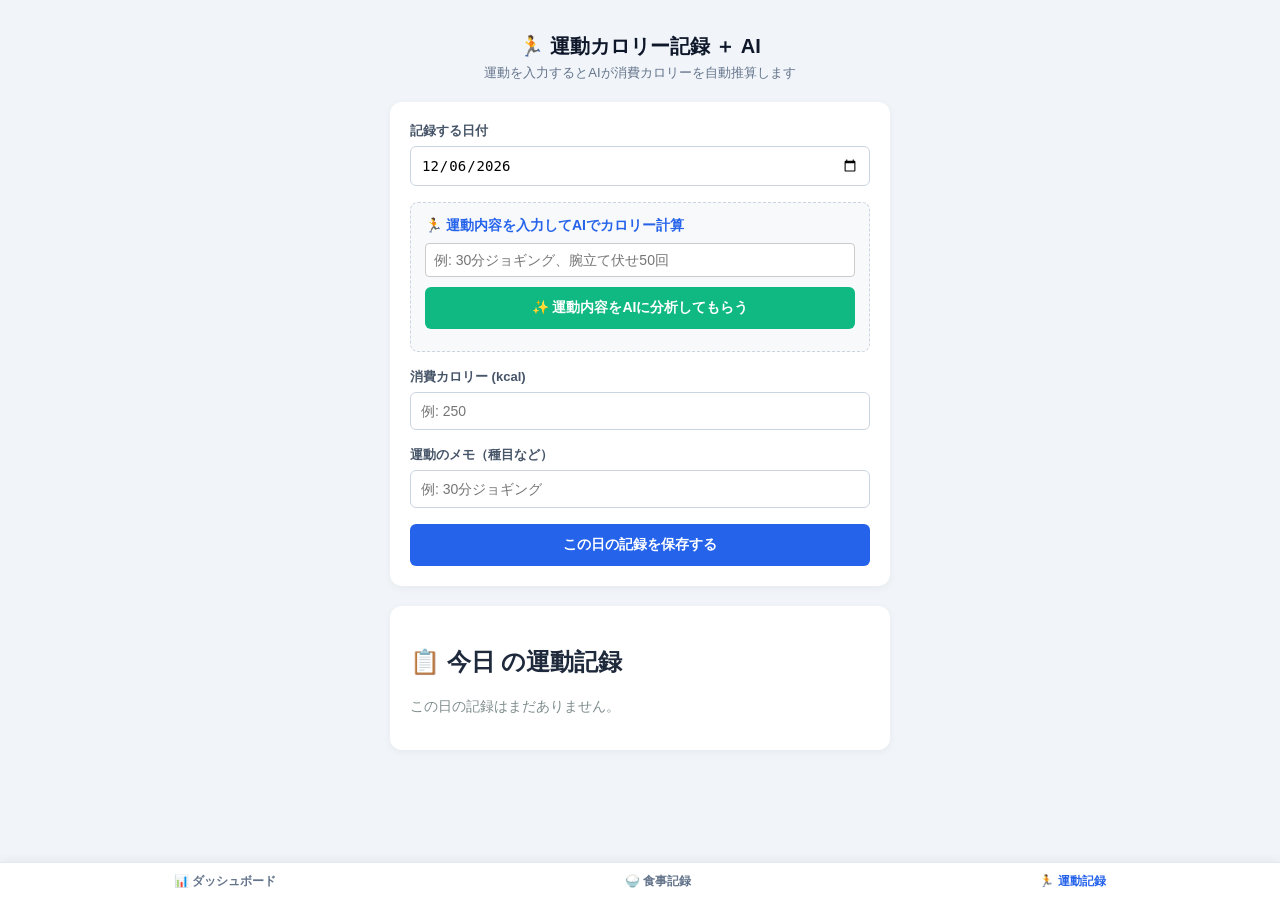
==== exercise.html @ cc67108e "Add files via upload" ====
<!DOCTYPE html>
<html lang="ja">
<head>
    <meta charset="UTF-8">
    <meta name="viewport" content="width=device-width, initial-scale=1.0">
    <title>運動記録 - 体重・カロリー管理アプリ</title>
    <link rel="stylesheet" href="style.css">
</head>
<body>

    <div class="container">
        <!-- ヘッダー -->
        <header class="app-header">
            <h1>🏃 運動カロリー記録 ＋ AI</h1>
            <p class="subtitle">運動を入力するとAIが消費カロリーを自動推算します</p>
        </header>

        <!-- 運動入力・表示カード -->
        <main class="card">
            <div class="form-group">
                <label for="exerciseDate">記録する日付</label>
                <input type="date" id="exerciseDate" onchange="onDateChanged()">
            </div>

            <!-- ★AI自動計算エリア -->
            <div class="form-group" style="background: #f8f9fa; padding: 14px; border-radius: 8px; border: 1px dashed #cbd5e1;">
                <label for="aiInputText" style="color: #2563eb; font-size: 14px; margin-bottom: 8px; display: block;">🏃 運動内容を入力してAIでカロリー計算</label>
                <input type="text" id="aiInputText" placeholder="例: 30分ジョギング、腕立て伏せ50回" style="margin-bottom: 10px; font-size: 14px; width: 100%; padding: 8px; border: 1px solid #ccc; border-radius: 4px; box-sizing: border-box;">
                <button type="button" class="btn-primary" onclick="analyzeExerciseWithAI()" style="background-color: #10b981;">✨ 運動内容をAIに分析してもらう</button>
                <p id="aiStatus" style="font-size: 12px; color: #64748b; margin-top: 8px; margin-bottom: 0;"></p>
            </div>

            <div class="form-group">
                <label for="burnedCal">消費カロリー (kcal)</label>
                <input type="number" id="burnedCal" placeholder="例: 250">
            </div>

            <div class="form-group">
                <label for="exerciseMemo">運動のメモ（種目など）</label>
                <input type="text" id="exerciseMemo" placeholder="例: 30分ジョギング">
            </div>

            <button class="btn-primary" onclick="saveExerciseRecord()">この日の記録を保存する</button>
        </main>

        <!-- 選択した日の状態を表示するエリア -->
        <section class="card" style="margin-top: 20px;">
            <h2>📋 <span id="selectedDateTitle">今日</span> の運動記録</h2>
            <div id="dayRecordList">この日の記録はまだありません。</div>
        </section>

        <!-- ページ移動ナビゲーション -->
        <!-- 画面下部固定のナビゲーションバー -->
    <nav class="bottom-nav">
        <a href="index.html">📊 ダッシュボード</a>
        <a href="food.html">🍚 食事記録</a>
        <a href="exercise.html" class="active">🏃 運動記録</a>
    </nav>
    </div>

    <script src="exercise.js"></script>
</body>
</html>
---- style.css ----
/* ========================================== */
/* 共通デザイン・スタイル定義 */
/* ========================================== */
body {
    font-family: -apple-system, BlinkMacSystemFont, "Segoe UI", Roboto, sans-serif;
    background-color: #f1f5f9;
    color: #1e293b;
    margin: 0;
    padding: 20px;
}

.container {
    max-width: 500px;
    margin: 0 auto;
}

.card {
    background: #fff;
    border-radius: 12px;
    box-shadow: 0 2px 8px rgba(0,0,0,0.05);
    padding: 20px;
    margin-bottom: 20px;
}

.app-header {
    text-align: center;
    margin-bottom: 20px;
}

.app-header h1 {
    font-size: 20px;
    margin-bottom: 4px;
    color: #0f172a;
}

.subtitle {
    font-size: 13px;
    color: #64748b;
    margin: 0;
}

.form-group {
    margin-bottom: 16px;
}

.form-group label {
    font-size: 13px;
    color: #475569;
    display: block;
    margin-bottom: 6px;
    font-weight: bold;
}

.form-group input,
.form-group select {
    width: 100%;
    padding: 10px;
    border: 1px solid #cbd5e1;
    border-radius: 6px;
    box-sizing: border-box;
    font-size: 14px;
}

.btn-primary {
    width: 100%;
    background-color: #2563eb;
    color: #fff;
    border: none;
    padding: 12px;
    border-radius: 6px;
    cursor: pointer;
    font-weight: bold;
    font-size: 14px;
    transition: background-color 0.2s;
}

.btn-primary:hover {
    background-color: #1d4ed8;
}

.link-btn {
    color: #2563eb;
    text-decoration: none;
    font-size: 14px;
    font-weight: bold;
}

.link-btn:hover {
    text-decoration: underline;
}

/* ========================================== */
/* プロフィールアコーディオン専用のスタイル */
/* ========================================== */
.profile-card {
    background: #fff;
    border-radius: 12px;
    box-shadow: 0 2px 8px rgba(0,0,0,0.05);
    padding: 16px;
    margin-bottom: 20px;
}

.profile-header {
    display: flex;
    justify-content: space-between;
    align-items: center;
    cursor: pointer;
    user-select: none;
}

.profile-header h3 {
    margin: 0;
    font-size: 16px;
    color: #1e293b;
}

.accordion-icon {
    font-size: 14px;
    color: #64748b;
}

.profile-body {
    display: none;
    margin-top: 15px;
    border-top: 1px solid #e2e8f0;
    padding-top: 15px;
}

/* ========================================== */
/* 計算結果・収支サマリー用のスタイル */
/* ========================================== */
.calc-result-box {
    background: #f8fafc;
    border: 1px solid #e2e8f0;
    border-radius: 8px;
    padding: 12px;
    margin-top: 15px;
    margin-bottom: 15px;
}

.calc-result-box p {
    margin: 4px 0;
    font-size: 13px;
    color: #334155;
}

.calc-result-box .highlight {
    font-weight: bold;
    color: #2563eb;
}

/* ========================================== */
/* カレンダー専用のスタイル */
/* ========================================== */
.calendar-day-header {
    font-size: 11px;
    font-weight: bold;
    color: #64748b;
    padding-bottom: 4px;
}

.calendar-cell {
    aspect-ratio: 1;
    background: #f1f5f9;
    border-radius: 6px;
    display: flex;
    flex-direction: column;
    justify-content: center;
    align-items: center;
    cursor: pointer;
    font-size: 12px;
    font-weight: bold;
    color: #1e293b;
    transition: transform 0.1s, opacity 0.1s;
    position: relative;
}

.calendar-cell:hover {
    opacity: 0.8;
    transform: scale(0.95);
}

.calendar-cell.empty {
    background: transparent;
    cursor: default;
}

/* アンダーカロリー（達成：緑系） */
.calendar-cell.under {
    background: #dcfce7;
    color: #166534;
    border: 1px solid #bbf7d0;
}

/* オーバーカロリー（超過：赤系） */
.calendar-cell.over {
    background: #fee2e2;
    color: #991b1b;
    border: 1px solid #fecaca;
}

/* 記録がないが日付がある日 */
.calendar-cell.neutral {
    background: #f8fafc;
    color: #64748b;
    border: 1px solid #e2e8f0;
}

/* ========================================== */
/* カレンダー専用のスタイル（コンパクト版） */
/* ========================================== */
.calendar-day-header {
    font-size: 10px;
    font-weight: bold;
    color: #64748b;
    padding-bottom: 2px;
}

.calendar-cell {
    aspect-ratio: 1.2; /* 少し横長にして高さを抑える */
    background: #f1f5f9;
    border-radius: 4px;
    display: flex;
    flex-direction: column;
    justify-content: center;
    align-items: center;
    cursor: pointer;
    font-size: 11px;
    font-weight: bold;
    color: #1e293b;
    transition: transform 0.1s, opacity 0.1s;
    position: relative;
}

.calendar-cell:hover {
    opacity: 0.8;
    transform: scale(0.95);
}

.calendar-cell.empty {
    background: transparent;
    cursor: default;
}

/* アンダーカロリー（達成：緑系） */
.calendar-cell.under {
    background: #dcfce7;
    color: #166534;
    border: 1px solid #bbf7d0;
}

/* オーバーカロリー（超過：赤系） */
.calendar-cell.over {
    background: #fee2e2;
    color: #991b1b;
    border: 1px solid #fecaca;
}

/* 記録がないが日付がある日 */
.calendar-cell.neutral {
    background: #f8fafc;
    color: #64748b;
    border: 1px solid #e2e8f0;
}

/* ========================================== */
/* ボトム固定ナビゲーションバーのスタイル */
/* ========================================== */
.bottom-nav {
    position: fixed;
    bottom: 0;
    left: 0;
    width: 100%;
    background: #ffffff;
    border-top: 1px solid #e2e8f0;
    display: flex;
    justify-content: space-around;
    padding: 10px 0;
    box-shadow: 0 -2px 10px rgba(0, 0, 0, 0.05);
    z-index: 1000;
    box-sizing: border-box;
}

.bottom-nav a {
    text-decoration: none;
    color: #64748b;
    font-size: 12px;
    font-weight: bold;
    display: flex;
    flex-direction: column;
    align-items: center;
    gap: 2px;
    transition: color 0.2s;
}

.bottom-nav a:hover,
.bottom-nav a.active {
    color: #2563eb;
}

/* ページ最下部がナビゲーションに隠れないように余白を開ける */
body {
    padding-bottom: 70px; 
}

/* ========================================== */
/* カレンダーヘッダーのスマホ向け折り返し防止 */
/* ========================================== */
.calendar-header-area {
    display: flex;
    justify-content: space-between;
    align-items: center;
    margin-bottom: 10px;
    gap: 4px;
}

.calendar-title {
    margin: 0;
    font-size: 14px; /* スマホでも折り返しにくいサイズに調整 */
    white-space: nowrap; /* 文字の勝手な折り返しを防ぐ */
}

.calendar-nav-group {
    display: flex;
    gap: 4px;
    align-items: center;
    white-space: nowrap;
}
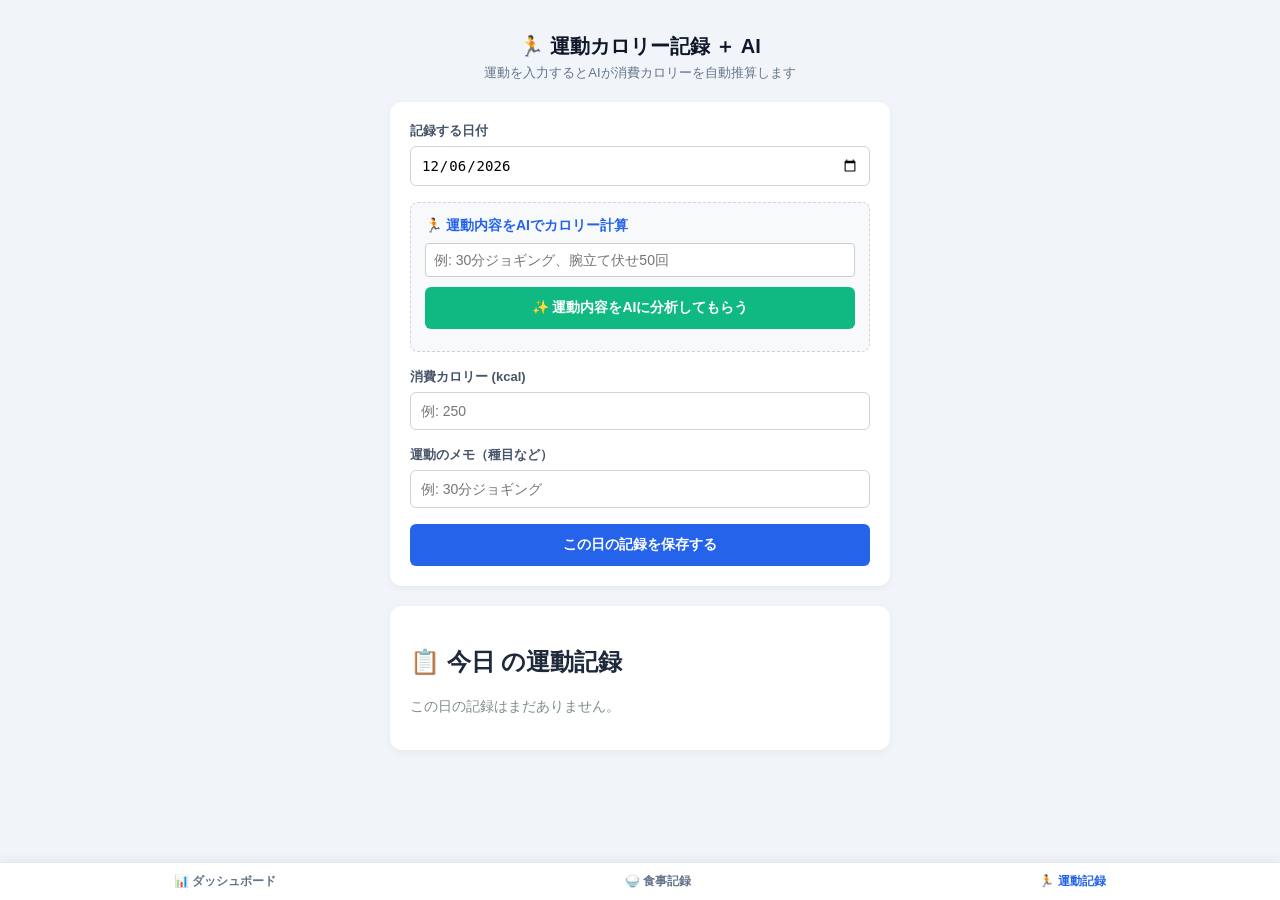
==== commit 8551495b: "Update exercise.html" ====
--- a/exercise.html
+++ b/exercise.html
@@ -24,7 +24,7 @@
 
             <!-- ★AI自動計算エリア -->
             <div class="form-group" style="background: #f8f9fa; padding: 14px; border-radius: 8px; border: 1px dashed #cbd5e1;">
-                <label for="aiInputText" style="color: #2563eb; font-size: 14px; margin-bottom: 8px; display: block;">🏃 運動内容を入力してAIでカロリー計算</label>
+                <label for="aiInputText" style="color: #2563eb; font-size: 14px; margin-bottom: 8px; display: block;">🏃 運動内容をAIでカロリー計算</label>
                 <input type="text" id="aiInputText" placeholder="例: 30分ジョギング、腕立て伏せ50回" style="margin-bottom: 10px; font-size: 14px; width: 100%; padding: 8px; border: 1px solid #ccc; border-radius: 4px; box-sizing: border-box;">
                 <button type="button" class="btn-primary" onclick="analyzeExerciseWithAI()" style="background-color: #10b981;">✨ 運動内容をAIに分析してもらう</button>
                 <p id="aiStatus" style="font-size: 12px; color: #64748b; margin-top: 8px; margin-bottom: 0;"></p>
@@ -60,4 +60,4 @@
 
     <script src="exercise.js"></script>
 </body>
-</html>+</html>
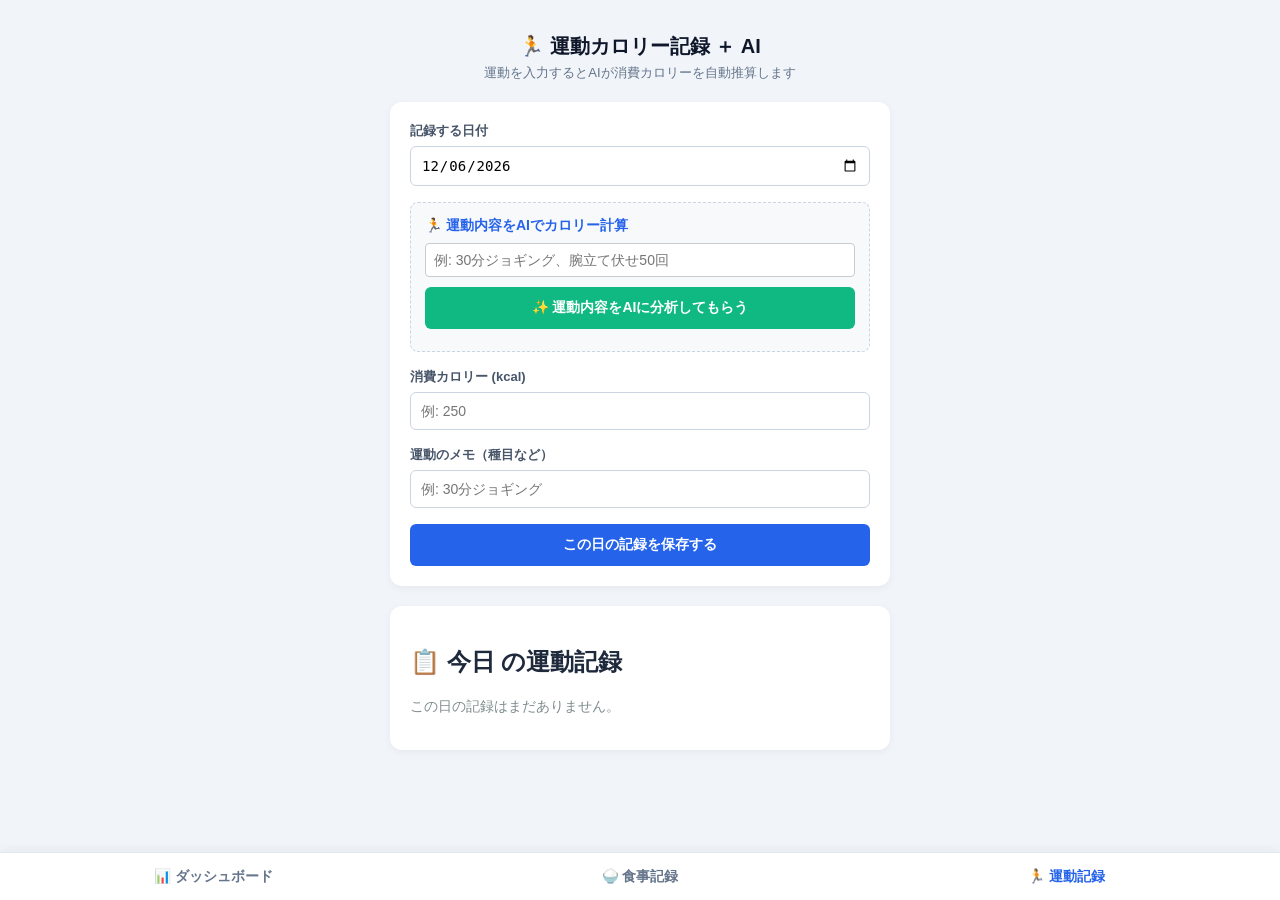
==== commit 13b13333: "Add files via upload" ====
--- a/exercise.html
+++ b/exercise.html
@@ -60,4 +60,4 @@
 
     <script src="exercise.js"></script>
 </body>
-</html>
+</html>
--- a/style.css
+++ b/style.css
@@ -275,8 +275,8 @@
     border-top: 1px solid #e2e8f0;
     display: flex;
     justify-content: space-around;
-    padding: 10px 0;
-    box-shadow: 0 -2px 10px rgba(0, 0, 0, 0.05);
+    padding: 0.6rem 0;           /* 上下の余白を少しコンパクトに調整 */
+    box-shadow: 0 -0.125rem 0.625rem rgba(0, 0, 0, 0.05);
     z-index: 1000;
     box-sizing: border-box;
 }
@@ -284,23 +284,22 @@
 .bottom-nav a {
     text-decoration: none;
     color: #64748b;
-    font-size: 12px;
+    font-size: 0.85rem;          /* 375px以下でも収まりやすいサイズに微調整 */
     font-weight: bold;
     display: flex;
     flex-direction: column;
     align-items: center;
-    gap: 2px;
+    gap: 0.15rem;                /* アイコンと文字の間隔を少し狭く */
+    padding: 0.3rem 0.4rem;      /* 左右のパディングを少しスリムに */
+    white-space: nowrap;         /* ★ここで文字の強制折り返しを禁止する */
     transition: color 0.2s;
+    flex: 1;                     /* 3つのメニューで幅を均等に分ける */
+    text-align: center;
 }
 
 .bottom-nav a:hover,
 .bottom-nav a.active {
     color: #2563eb;
-}
-
-/* ページ最下部がナビゲーションに隠れないように余白を開ける */
-body {
-    padding-bottom: 70px; 
 }
 
 /* ========================================== */
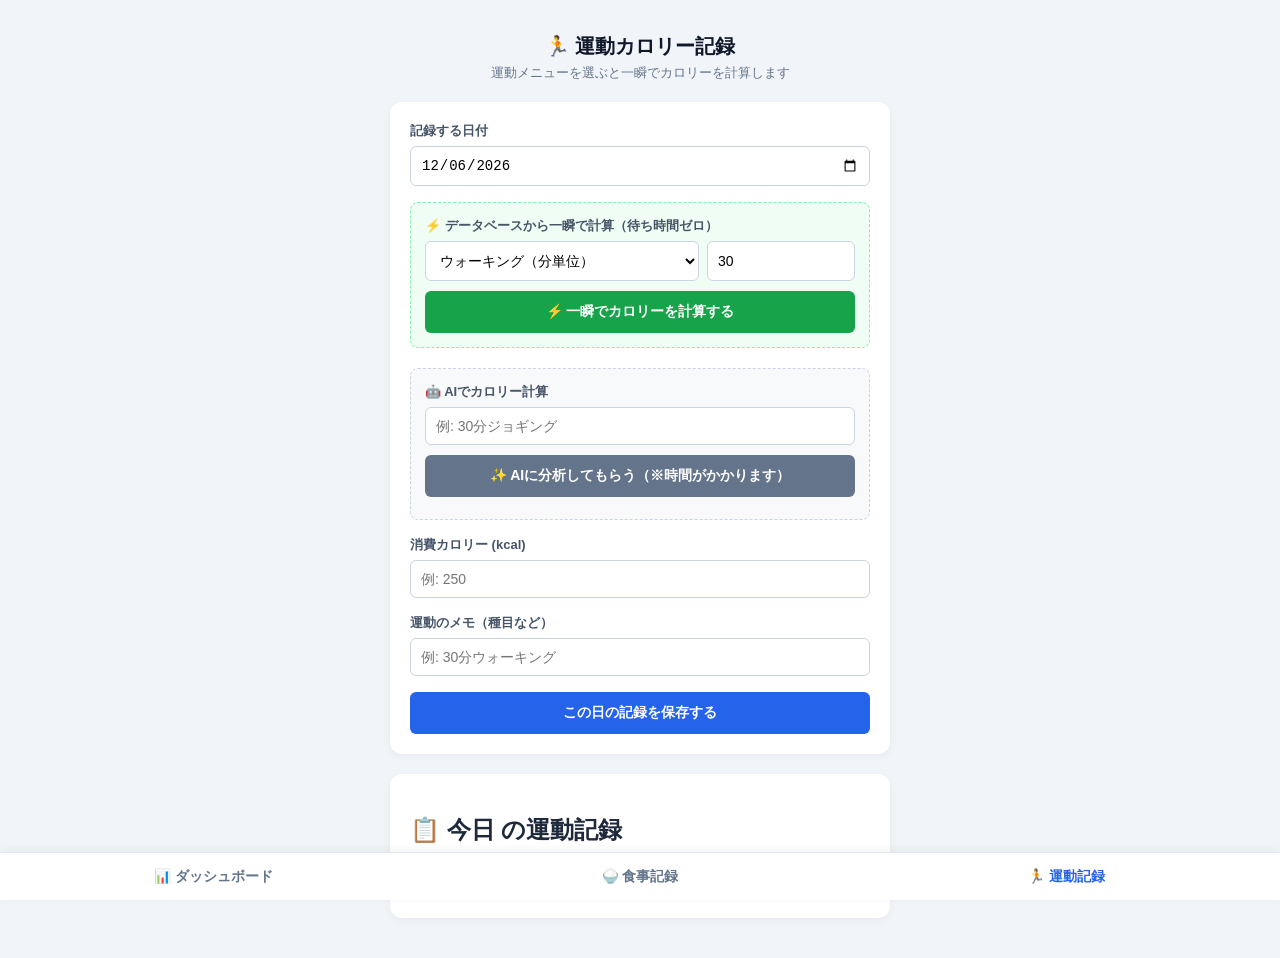
==== commit 94d8f43b: "ファイル構造をフォルダ直下に整理" ====
--- a/exercise.html
+++ b/exercise.html
@@ -1,63 +1,84 @@
-<!DOCTYPE html>
-<html lang="ja">
-<head>
-    <meta charset="UTF-8">
-    <meta name="viewport" content="width=device-width, initial-scale=1.0">
-    <title>運動記録 - 体重・カロリー管理アプリ</title>
-    <link rel="stylesheet" href="style.css">
-</head>
-<body>
-
-    <div class="container">
-        <!-- ヘッダー -->
-        <header class="app-header">
-            <h1>🏃 運動カロリー記録 ＋ AI</h1>
-            <p class="subtitle">運動を入力するとAIが消費カロリーを自動推算します</p>
-        </header>
-
-        <!-- 運動入力・表示カード -->
-        <main class="card">
-            <div class="form-group">
-                <label for="exerciseDate">記録する日付</label>
-                <input type="date" id="exerciseDate" onchange="onDateChanged()">
-            </div>
-
-            <!-- ★AI自動計算エリア -->
-            <div class="form-group" style="background: #f8f9fa; padding: 14px; border-radius: 8px; border: 1px dashed #cbd5e1;">
-                <label for="aiInputText" style="color: #2563eb; font-size: 14px; margin-bottom: 8px; display: block;">🏃 運動内容をAIでカロリー計算</label>
-                <input type="text" id="aiInputText" placeholder="例: 30分ジョギング、腕立て伏せ50回" style="margin-bottom: 10px; font-size: 14px; width: 100%; padding: 8px; border: 1px solid #ccc; border-radius: 4px; box-sizing: border-box;">
-                <button type="button" class="btn-primary" onclick="analyzeExerciseWithAI()" style="background-color: #10b981;">✨ 運動内容をAIに分析してもらう</button>
-                <p id="aiStatus" style="font-size: 12px; color: #64748b; margin-top: 8px; margin-bottom: 0;"></p>
-            </div>
-
-            <div class="form-group">
-                <label for="burnedCal">消費カロリー (kcal)</label>
-                <input type="number" id="burnedCal" placeholder="例: 250">
-            </div>
-
-            <div class="form-group">
-                <label for="exerciseMemo">運動のメモ（種目など）</label>
-                <input type="text" id="exerciseMemo" placeholder="例: 30分ジョギング">
-            </div>
-
-            <button class="btn-primary" onclick="saveExerciseRecord()">この日の記録を保存する</button>
-        </main>
-
-        <!-- 選択した日の状態を表示するエリア -->
-        <section class="card" style="margin-top: 20px;">
-            <h2>📋 <span id="selectedDateTitle">今日</span> の運動記録</h2>
-            <div id="dayRecordList">この日の記録はまだありません。</div>
-        </section>
-
-        <!-- ページ移動ナビゲーション -->
-        <!-- 画面下部固定のナビゲーションバー -->
-    <nav class="bottom-nav">
-        <a href="index.html">📊 ダッシュボード</a>
-        <a href="food.html">🍚 食事記録</a>
-        <a href="exercise.html" class="active">🏃 運動記録</a>
-    </nav>
-    </div>
-
-    <script src="exercise.js"></script>
-</body>
+<!DOCTYPE html>
+<html lang="ja">
+<head>
+    <meta charset="UTF-8">
+    <meta name="viewport" content="width=device-width, initial-scale=1.0">
+    <title>運動記録 - 体重・カロリー管理アプリ</title>
+    <link rel="stylesheet" href="style.css">
+</head>
+<body>
+
+    <div class="container">
+        <!-- ヘッダー -->
+        <header class="app-header">
+            <h1>🏃 運動カロリー記録</h1>
+            <p class="subtitle">運動メニューを選ぶと一瞬でカロリーを計算します</p>
+        </header>
+
+        <!-- 運動入力・表示カード -->
+        <main class="card">
+            <div class="form-group">
+                <label for="exerciseDate">記録する日付</label>
+                <input type="date" id="exerciseDate" onchange="onDateChanged()">
+            </div>
+
+            <!-- ★指定された9つの運動項目に対応したデータベース計算エリア -->
+            <div class="form-group db-calc-box">
+                <label class="db-calc-label">⚡ データベースから一瞬で計算（待ち時間ゼロ）</label>
+                
+                <div class="db-input-row">
+                    <select id="dbExerciseSelect" class="db-select-field">
+                        <option value="walking">ウォーキング（分単位）</option>
+                        <option value="running">ジョギング（分単位）</option>
+                        <option value="pushup">腕立て（回数単位）</option>
+                        <option value="situp">腹筋（回数単位）</option>
+                        <option value="backextension">背筋（回数単位）</option>
+                        <option value="squat">スクワット（回数単位）</option>
+                        <option value="cycling">サイクリング（分単位）</option>
+                        <option value="yoga">ヨガ・ストレッチ（分単位）</option>
+                        <option value="swimming">水泳（分単位）</option>
+                    </select>
+                    <input type="number" id="dbExerciseAmount" class="db-amount-field" placeholder="時間(分) or 回数" value="30">
+                </div>
+                
+                <button type="button" class="btn-primary db-btn" onclick="calculateFromDatabase()">⚡ 一瞬でカロリーを計算する</button>
+            </div>
+
+            <!-- 従来のAI自動計算エリア（おまけ） -->
+            <div class="form-group ai-calc-box">
+                <label for="aiInputText" class="ai-calc-label">🤖 AIでカロリー計算</label>
+                <input type="text" id="aiInputText" class="ai-input-field" placeholder="例: 30分ジョギング">
+                <button type="button" class="btn-primary ai-btn" onclick="analyzeExerciseWithAI()">✨ AIに分析してもらう（※時間がかかります）</button>
+                <p id="aiStatus" class="ai-status-text"></p>
+            </div>
+
+            <div class="form-group">
+                <label for="burnedCal">消費カロリー (kcal)</label>
+                <input type="number" id="burnedCal" placeholder="例: 250">
+            </div>
+
+            <div class="form-group">
+                <label for="exerciseMemo">運動のメモ（種目など）</label>
+                <input type="text" id="exerciseMemo" placeholder="例: 30分ウォーキング">
+            </div>
+
+            <button class="btn-primary" onclick="saveExerciseRecord()">この日の記録を保存する</button>
+        </main>
+
+        <!-- 選択した日の状態を表示するエリア -->
+        <section class="card" style="margin-top: 20px;">
+            <h2>📋 <span id="selectedDateTitle">今日</span> の運動記録</h2>
+            <div id="dayRecordList">この日の記録はまだありません。</div>
+        </section>
+
+        <!-- 画面下部固定のナビゲーションバー -->
+        <nav class="bottom-nav">
+            <a href="index.html">📊 ダッシュボード</a>
+            <a href="food.html">🍚 食事記録</a>
+            <a href="exercise.html" class="active">🏃 運動記録</a>
+        </nav>
+    </div>
+
+    <script src="exercise.js"></script>
+</body>
 </html>
--- a/style.css
+++ b/style.css
@@ -1,327 +1,801 @@
-/* ========================================== */
-/* 共通デザイン・スタイル定義 */
-/* ========================================== */
-body {
-    font-family: -apple-system, BlinkMacSystemFont, "Segoe UI", Roboto, sans-serif;
-    background-color: #f1f5f9;
-    color: #1e293b;
-    margin: 0;
-    padding: 20px;
-}
-
-.container {
-    max-width: 500px;
-    margin: 0 auto;
-}
-
-.card {
-    background: #fff;
-    border-radius: 12px;
-    box-shadow: 0 2px 8px rgba(0,0,0,0.05);
-    padding: 20px;
-    margin-bottom: 20px;
-}
-
-.app-header {
-    text-align: center;
-    margin-bottom: 20px;
-}
-
-.app-header h1 {
-    font-size: 20px;
-    margin-bottom: 4px;
-    color: #0f172a;
-}
-
-.subtitle {
-    font-size: 13px;
-    color: #64748b;
-    margin: 0;
-}
-
-.form-group {
-    margin-bottom: 16px;
-}
-
-.form-group label {
-    font-size: 13px;
-    color: #475569;
-    display: block;
-    margin-bottom: 6px;
-    font-weight: bold;
-}
-
-.form-group input,
-.form-group select {
-    width: 100%;
-    padding: 10px;
-    border: 1px solid #cbd5e1;
-    border-radius: 6px;
-    box-sizing: border-box;
-    font-size: 14px;
-}
-
-.btn-primary {
-    width: 100%;
-    background-color: #2563eb;
-    color: #fff;
-    border: none;
-    padding: 12px;
-    border-radius: 6px;
-    cursor: pointer;
-    font-weight: bold;
-    font-size: 14px;
-    transition: background-color 0.2s;
-}
-
-.btn-primary:hover {
-    background-color: #1d4ed8;
-}
-
-.link-btn {
-    color: #2563eb;
-    text-decoration: none;
-    font-size: 14px;
-    font-weight: bold;
-}
-
-.link-btn:hover {
-    text-decoration: underline;
-}
-
-/* ========================================== */
-/* プロフィールアコーディオン専用のスタイル */
-/* ========================================== */
-.profile-card {
-    background: #fff;
-    border-radius: 12px;
-    box-shadow: 0 2px 8px rgba(0,0,0,0.05);
-    padding: 16px;
-    margin-bottom: 20px;
-}
-
-.profile-header {
-    display: flex;
-    justify-content: space-between;
-    align-items: center;
-    cursor: pointer;
-    user-select: none;
-}
-
-.profile-header h3 {
-    margin: 0;
-    font-size: 16px;
-    color: #1e293b;
-}
-
-.accordion-icon {
-    font-size: 14px;
-    color: #64748b;
-}
-
-.profile-body {
-    display: none;
-    margin-top: 15px;
-    border-top: 1px solid #e2e8f0;
-    padding-top: 15px;
-}
-
-/* ========================================== */
-/* 計算結果・収支サマリー用のスタイル */
-/* ========================================== */
-.calc-result-box {
-    background: #f8fafc;
-    border: 1px solid #e2e8f0;
-    border-radius: 8px;
-    padding: 12px;
-    margin-top: 15px;
-    margin-bottom: 15px;
-}
-
-.calc-result-box p {
-    margin: 4px 0;
-    font-size: 13px;
-    color: #334155;
-}
-
-.calc-result-box .highlight {
-    font-weight: bold;
-    color: #2563eb;
-}
-
-/* ========================================== */
-/* カレンダー専用のスタイル */
-/* ========================================== */
-.calendar-day-header {
-    font-size: 11px;
-    font-weight: bold;
-    color: #64748b;
-    padding-bottom: 4px;
-}
-
-.calendar-cell {
-    aspect-ratio: 1;
-    background: #f1f5f9;
-    border-radius: 6px;
-    display: flex;
-    flex-direction: column;
-    justify-content: center;
-    align-items: center;
-    cursor: pointer;
-    font-size: 12px;
-    font-weight: bold;
-    color: #1e293b;
-    transition: transform 0.1s, opacity 0.1s;
-    position: relative;
-}
-
-.calendar-cell:hover {
-    opacity: 0.8;
-    transform: scale(0.95);
-}
-
-.calendar-cell.empty {
-    background: transparent;
-    cursor: default;
-}
-
-/* アンダーカロリー（達成：緑系） */
-.calendar-cell.under {
-    background: #dcfce7;
-    color: #166534;
-    border: 1px solid #bbf7d0;
-}
-
-/* オーバーカロリー（超過：赤系） */
-.calendar-cell.over {
-    background: #fee2e2;
-    color: #991b1b;
-    border: 1px solid #fecaca;
-}
-
-/* 記録がないが日付がある日 */
-.calendar-cell.neutral {
-    background: #f8fafc;
-    color: #64748b;
-    border: 1px solid #e2e8f0;
-}
-
-/* ========================================== */
-/* カレンダー専用のスタイル（コンパクト版） */
-/* ========================================== */
-.calendar-day-header {
-    font-size: 10px;
-    font-weight: bold;
-    color: #64748b;
-    padding-bottom: 2px;
-}
-
-.calendar-cell {
-    aspect-ratio: 1.2; /* 少し横長にして高さを抑える */
-    background: #f1f5f9;
-    border-radius: 4px;
-    display: flex;
-    flex-direction: column;
-    justify-content: center;
-    align-items: center;
-    cursor: pointer;
-    font-size: 11px;
-    font-weight: bold;
-    color: #1e293b;
-    transition: transform 0.1s, opacity 0.1s;
-    position: relative;
-}
-
-.calendar-cell:hover {
-    opacity: 0.8;
-    transform: scale(0.95);
-}
-
-.calendar-cell.empty {
-    background: transparent;
-    cursor: default;
-}
-
-/* アンダーカロリー（達成：緑系） */
-.calendar-cell.under {
-    background: #dcfce7;
-    color: #166534;
-    border: 1px solid #bbf7d0;
-}
-
-/* オーバーカロリー（超過：赤系） */
-.calendar-cell.over {
-    background: #fee2e2;
-    color: #991b1b;
-    border: 1px solid #fecaca;
-}
-
-/* 記録がないが日付がある日 */
-.calendar-cell.neutral {
-    background: #f8fafc;
-    color: #64748b;
-    border: 1px solid #e2e8f0;
-}
-
-/* ========================================== */
-/* ボトム固定ナビゲーションバーのスタイル */
-/* ========================================== */
-.bottom-nav {
-    position: fixed;
-    bottom: 0;
-    left: 0;
-    width: 100%;
-    background: #ffffff;
-    border-top: 1px solid #e2e8f0;
-    display: flex;
-    justify-content: space-around;
-    padding: 0.6rem 0;           /* 上下の余白を少しコンパクトに調整 */
-    box-shadow: 0 -0.125rem 0.625rem rgba(0, 0, 0, 0.05);
-    z-index: 1000;
-    box-sizing: border-box;
-}
-
-.bottom-nav a {
-    text-decoration: none;
-    color: #64748b;
-    font-size: 0.85rem;          /* 375px以下でも収まりやすいサイズに微調整 */
-    font-weight: bold;
-    display: flex;
-    flex-direction: column;
-    align-items: center;
-    gap: 0.15rem;                /* アイコンと文字の間隔を少し狭く */
-    padding: 0.3rem 0.4rem;      /* 左右のパディングを少しスリムに */
-    white-space: nowrap;         /* ★ここで文字の強制折り返しを禁止する */
-    transition: color 0.2s;
-    flex: 1;                     /* 3つのメニューで幅を均等に分ける */
-    text-align: center;
-}
-
-.bottom-nav a:hover,
-.bottom-nav a.active {
-    color: #2563eb;
-}
-
-/* ========================================== */
-/* カレンダーヘッダーのスマホ向け折り返し防止 */
-/* ========================================== */
-.calendar-header-area {
-    display: flex;
-    justify-content: space-between;
-    align-items: center;
-    margin-bottom: 10px;
-    gap: 4px;
-}
-
-.calendar-title {
-    margin: 0;
-    font-size: 14px; /* スマホでも折り返しにくいサイズに調整 */
-    white-space: nowrap; /* 文字の勝手な折り返しを防ぐ */
-}
-
-.calendar-nav-group {
-    display: flex;
-    gap: 4px;
-    align-items: center;
-    white-space: nowrap;
+/* ========================================== */
+/* 共通デザイン・スタイル定義 */
+/* ========================================== */
+body {
+    font-family: -apple-system, BlinkMacSystemFont, "Segoe UI", Roboto, sans-serif;
+    background-color: #f1f5f9;
+    color: #1e293b;
+    margin: 0;
+    padding: 20px;
+}
+
+.container {
+    max-width: 500px;
+    margin: 0 auto;
+}
+
+.card {
+    background: #fff;
+    border-radius: 12px;
+    box-shadow: 0 2px 8px rgba(0,0,0,0.05);
+    padding: 20px;
+    margin-bottom: 20px;
+}
+
+.app-header {
+    text-align: center;
+    margin-bottom: 20px;
+}
+
+.app-header h1 {
+    font-size: 20px;
+    margin-bottom: 4px;
+    color: #0f172a;
+}
+
+.subtitle {
+    font-size: 13px;
+    color: #64748b;
+    margin: 0;
+}
+
+.form-group {
+    margin-bottom: 16px;
+}
+
+.form-group label {
+    font-size: 13px;
+    color: #475569;
+    display: block;
+    margin-bottom: 6px;
+    font-weight: bold;
+}
+
+.form-group input,
+.form-group select {
+    width: 100%;
+    padding: 10px;
+    border: 1px solid #cbd5e1;
+    border-radius: 6px;
+    box-sizing: border-box;
+    font-size: 14px;
+}
+
+.btn-primary {
+    width: 100%;
+    background-color: #2563eb;
+    color: #fff;
+    border: none;
+    padding: 12px;
+    border-radius: 6px;
+    cursor: pointer;
+    font-weight: bold;
+    font-size: 14px;
+    transition: background-color 0.2s;
+}
+
+.btn-primary:hover {
+    background-color: #1d4ed8;
+}
+
+.link-btn {
+    color: #2563eb;
+    text-decoration: none;
+    font-size: 14px;
+    font-weight: bold;
+}
+
+.link-btn:hover {
+    text-decoration: underline;
+}
+
+/* ========================================== */
+/* プロフィールアコーディオン専用のスタイル */
+/* ========================================== */
+.profile-card {
+    background: #fff;
+    border-radius: 12px;
+    box-shadow: 0 2px 8px rgba(0,0,0,0.05);
+    padding: 16px;
+    margin-bottom: 20px;
+}
+
+.profile-header {
+    display: flex;
+    justify-content: space-between;
+    align-items: center;
+    cursor: pointer;
+    user-select: none;
+}
+
+.profile-header h3 {
+    margin: 0;
+    font-size: 16px;
+    color: #1e293b;
+}
+
+.accordion-icon {
+    font-size: 14px;
+    color: #64748b;
+}
+
+.profile-body {
+    display: none;
+    margin-top: 15px;
+    border-top: 1px solid #e2e8f0;
+    padding-top: 15px;
+}
+
+/* ========================================== */
+/* 計算結果・収支サマリー用のスタイル */
+/* ========================================== */
+.calc-result-box {
+    background: #f8fafc;
+    border: 1px solid #e2e8f0;
+    border-radius: 8px;
+    padding: 12px;
+    margin-top: 15px;
+    margin-bottom: 15px;
+}
+
+.calc-result-box p {
+    margin: 4px 0;
+    font-size: 13px;
+    color: #334155;
+}
+
+.calc-result-box .highlight {
+    font-weight: bold;
+    color: #2563eb;
+}
+
+/* ========================================== */
+/* カレンダー専用のスタイル */
+/* ========================================== */
+.calendar-day-header {
+    font-size: 11px;
+    font-weight: bold;
+    color: #64748b;
+    padding-bottom: 4px;
+}
+
+.calendar-cell {
+    aspect-ratio: 1;
+    background: #f1f5f9;
+    border-radius: 6px;
+    display: flex;
+    flex-direction: column;
+    justify-content: center;
+    align-items: center;
+    cursor: pointer;
+    font-size: 12px;
+    font-weight: bold;
+    color: #1e293b;
+    transition: transform 0.1s, opacity 0.1s;
+    position: relative;
+}
+
+.calendar-cell:hover {
+    opacity: 0.8;
+    transform: scale(0.95);
+}
+
+.calendar-cell.empty {
+    background: transparent;
+    cursor: default;
+}
+
+/* アンダーカロリー（達成：緑系） */
+.calendar-cell.under {
+    background: #dcfce7;
+    color: #166534;
+    border: 1px solid #bbf7d0;
+}
+
+/* オーバーカロリー（超過：赤系） */
+.calendar-cell.over {
+    background: #fee2e2;
+    color: #991b1b;
+    border: 1px solid #fecaca;
+}
+
+/* 記録がないが日付がある日 */
+.calendar-cell.neutral {
+    background: #f8fafc;
+    color: #64748b;
+    border: 1px solid #e2e8f0;
+}
+
+/* ========================================== */
+/* カレンダー専用のスタイル（コンパクト版） */
+/* ========================================== */
+.calendar-day-header {
+    font-size: 10px;
+    font-weight: bold;
+    color: #64748b;
+    padding-bottom: 2px;
+}
+
+.calendar-cell {
+    aspect-ratio: 1.2; /* 少し横長にして高さを抑える */
+    background: #f1f5f9;
+    border-radius: 4px;
+    display: flex;
+    flex-direction: column;
+    justify-content: center;
+    align-items: center;
+    cursor: pointer;
+    font-size: 11px;
+    font-weight: bold;
+    color: #1e293b;
+    transition: transform 0.1s, opacity 0.1s;
+    position: relative;
+}
+
+.calendar-cell:hover {
+    opacity: 0.8;
+    transform: scale(0.95);
+}
+
+.calendar-cell.empty {
+    background: transparent;
+    cursor: default;
+}
+
+/* アンダーカロリー（達成：緑系） */
+.calendar-cell.under {
+    background: #dcfce7;
+    color: #166534;
+    border: 1px solid #bbf7d0;
+}
+
+/* オーバーカロリー（超過：赤系） */
+.calendar-cell.over {
+    background: #fee2e2;
+    color: #991b1b;
+    border: 1px solid #fecaca;
+}
+
+/* 記録がないが日付がある日 */
+.calendar-cell.neutral {
+    background: #f8fafc;
+    color: #64748b;
+    border: 1px solid #e2e8f0;
+}
+
+/* ========================================== */
+/* ボトム固定ナビゲーションバーのスタイル */
+/* ========================================== */
+.bottom-nav {
+    position: fixed;
+    bottom: 0;
+    left: 0;
+    width: 100%;
+    background: #ffffff;
+    border-top: 1px solid #e2e8f0;
+    display: flex;
+    justify-content: space-around;
+    padding: 0.6rem 0;           /* 上下の余白を少しコンパクトに調整 */
+    box-shadow: 0 -0.125rem 0.625rem rgba(0, 0, 0, 0.05);
+    z-index: 1000;
+    box-sizing: border-box;
+}
+
+.bottom-nav a {
+    text-decoration: none;
+    color: #64748b;
+    font-size: 0.85rem;          /* 375px以下でも収まりやすいサイズに微調整 */
+    font-weight: bold;
+    display: flex;
+    flex-direction: column;
+    align-items: center;
+    gap: 0.15rem;                /* アイコンと文字の間隔を少し狭く */
+    padding: 0.3rem 0.4rem;      /* 左右のパディングを少しスリムに */
+    white-space: nowrap;         /* ★ここで文字の強制折り返しを禁止する */
+    transition: color 0.2s;
+    flex: 1;                     /* 3つのメニューで幅を均等に分ける */
+    text-align: center;
+}
+
+.bottom-nav a:hover,
+.bottom-nav a.active {
+    color: #2563eb;
+}
+
+/* ========================================== */
+/* カレンダーヘッダーのスマホ向け折り返し防止 */
+/* ========================================== */
+.calendar-header-area {
+    display: flex;
+    justify-content: space-between;
+    align-items: center;
+    margin-bottom: 10px;
+    gap: 4px;
+}
+
+.calendar-title {
+    margin: 0;
+    font-size: 14px; /* スマホでも折り返しにくいサイズに調整 */
+    white-space: nowrap; /* 文字の勝手な折り返しを防ぐ */
+}
+
+.calendar-nav-group {
+    display: flex;
+    gap: 4px;
+    align-items: center;
+    white-space: nowrap;
+}
+
+/* ========================================== */
+/* 運動データベース計算＆AI計算エリアの専用スタイル */
+/* ========================================== */
+
+/* データベース計算ボックス */
+.db-calc-box {
+    background: #f0fdf4;
+    padding: 14px;
+    border-radius: 8px;
+    border: 1px dashed #86efac;
+    margin-bottom: 20px;
+}
+
+.db-calc-label {
+    color: #166534;
+    font-size: 14px;
+    margin-bottom: 8px;
+    display: block;
+    font-weight: bold;
+}
+
+.db-btn {
+    background-color: #16a34a;
+}
+.db-btn:hover {
+    background-color: #15803d;
+}
+
+/* AI計算ボックス */
+.ai-calc-box {
+    background: #f8f9fa;
+    padding: 14px;
+    border-radius: 8px;
+    border: 1px dashed #cbd5e1;
+}
+
+.ai-calc-label {
+    color: #2563eb;
+    font-size: 14px;
+    margin-bottom: 8px;
+    display: block;
+    font-weight: bold;
+}
+
+.ai-input-field {
+    margin-bottom: 10px;
+    font-size: 14px;
+    width: 100%;
+    padding: 8px;
+    border: 1px solid #ccc;
+    border-radius: 4px;
+    box-sizing: border-box;
+}
+
+.ai-btn {
+    background-color: #64748b;
+}
+.ai-btn:hover {
+    background-color: #475569;
+}
+
+.ai-status-text {
+    font-size: 12px;
+    color: #64748b;
+    margin-top: 8px;
+    margin-bottom: 0;
+}
+
+/* ========================================== */
+/* 運動データベース計算エリアの専用スタイル */
+/* ========================================== */
+.db-calc-box {
+    background: #f0fdf4;
+    padding: 14px;
+    border-radius: 8px;
+    border: 1px dashed #86efac;
+    margin-bottom: 20px;
+}
+
+.db-calc-label {
+    color: #166534;
+    font-size: 14px;
+    margin-bottom: 8px;
+    display: block;
+    font-weight: bold;
+}
+
+.db-input-row {
+    display: flex;
+    gap: 8px;
+    margin-bottom: 10px;
+}
+
+.db-select-field {
+    flex: 2;
+    padding: 8px;
+    font-size: 14px;
+    border: 1px solid #cbd5e1;
+    border-radius: 6px;
+    background-color: #fff;
+}
+
+.db-amount-field {
+    flex: 1;
+    padding: 8px;
+    font-size: 14px;
+    border: 1px solid #cbd5e1;
+    border-radius: 6px;
+    background-color: #fff;
+}
+
+.db-btn {
+    background-color: #16a34a;
+}
+.db-btn:hover {
+    background-color: #15803d;
+}
+
+/* ========================================== */
+/* AI計算エリアの専用スタイル */
+/* ========================================== */
+.ai-calc-box {
+    background: #f8f9fa;
+    padding: 14px;
+    border-radius: 8px;
+    border: 1px dashed #cbd5e1;
+}
+
+.ai-calc-label {
+    color: #2563eb;
+    font-size: 14px;
+    margin-bottom: 8px;
+    display: block;
+    font-weight: bold;
+}
+
+.ai-input-field {
+    margin-bottom: 10px;
+    font-size: 14px;
+    width: 100%;
+    padding: 8px;
+    border: 1px solid #ccc;
+    border-radius: 4px;
+    box-sizing: border-box;
+    background-color: #fff;
+}
+
+.ai-btn {
+    background-color: #64748b;
+}
+.ai-btn:hover {
+    background-color: #475569;
+}
+
+.ai-status-text {
+    font-size: 12px;
+    color: #64748b;
+    margin-top: 8px;
+    margin-bottom: 0;
+}
+
+/* ========================================== */
+/* ダッシュボード (index.html) 専用スタイル */
+/* ========================================== */
+
+/* プロフィール・設定ボタン回り */
+.profile-save-btn {
+    margin-top: 10px;
+}
+
+.api-key-section {
+    margin-top: 15px;
+    border-top: 1px dashed #cbd5e1;
+    padding-top: 15px;
+}
+
+.api-key-label {
+    color: #2563eb;
+}
+
+.api-key-note {
+    font-size: 11px;
+    color: #64748b;
+    margin-top: 2px;
+    margin-bottom: 6px;
+}
+
+.api-key-row {
+    display: flex;
+    gap: 6px;
+    margin-bottom: 6px;
+}
+
+.api-key-input {
+    font-size: 13px;
+    flex: 1;
+}
+
+.api-key-save-btn {
+    padding: 8px 12px;
+    background: #10b981;
+    color: #fff;
+    border: none;
+    border-radius: 6px;
+    font-weight: bold;
+    cursor: pointer;
+    white-space: nowrap;
+}
+
+.api-key-delete-btn {
+    width: 100%;
+    padding: 6px;
+    background: #f1f5f9;
+    color: #ef4444;
+    border: 1px solid #fca5a5;
+    border-radius: 6px;
+    font-size: 12px;
+    font-weight: bold;
+    cursor: pointer;
+}
+
+.api-key-status {
+    font-size: 11px;
+    color: #166534;
+    margin: 6px 0 0 0;
+}
+
+.reset-section {
+    margin-top: 20px;
+    border-top: 1px dashed #cbd5e1;
+    padding-top: 15px;
+}
+
+.reset-btn {
+    background-color: #ef4444;
+}
+.reset-btn:hover {
+    background-color: #dc2626;
+}
+
+/* 体重グラフ・入力セクション */
+.chart-header-area {
+    display: flex;
+    justify-content: space-between;
+    align-items: center;
+    margin-bottom: 12px;
+    gap: 8px;
+}
+
+.chart-title {
+    margin: 0;
+    font-size: 15px;
+    font-weight: bold;
+    white-space: nowrap;
+}
+
+.period-btn-group {
+    display: flex;
+    gap: 3px;
+    flex-shrink: 0;
+}
+
+.period-btn {
+    padding: 4px 6px;
+    font-size: 10px;
+    border: 1px solid #cbd5e1;
+    background: #fff;
+    border-radius: 4px;
+    cursor: pointer;
+    white-space: nowrap;
+}
+
+.period-btn.active {
+    background: #2563eb;
+    color: #fff;
+    border-color: #2563eb;
+}
+
+.chart-container-box {
+    position: relative;
+    height: 220px;
+    width: 100%;
+    margin-bottom: 20px;
+}
+
+.weight-form-area {
+    border-top: 1px solid #e2e8f0;
+    padding-top: 15px;
+}
+
+.weight-input-row {
+    display: flex;
+    gap: 10px;
+    align-items: flex-end;
+}
+
+.weight-input-col {
+    flex: 1;
+}
+
+.weight-label {
+    font-size: 12px;
+    color: #475569;
+    display: block;
+    margin-bottom: 4px;
+}
+
+.weight-date-field,
+.weight-value-field {
+    width: 100%;
+    padding: 8px;
+    border: 1px solid #cbd5e1;
+    border-radius: 6px;
+    box-sizing: border-box;
+    font-size: 14px;
+}
+
+.weight-save-btn {
+    padding: 9px 16px;
+    white-space: nowrap;
+}
+
+/* カロリー収支サマリーセクション */
+.summary-section-title {
+    font-size: 15px;
+    margin-top: 0;
+    margin-bottom: 10px;
+}
+
+.summary-box {
+    display: flex;
+    justify-content: space-around;
+    text-align: center;
+    margin: 15px 0;
+    padding: 12px 8px;
+    background: #f8fafc;
+    border-radius: 8px;
+    align-items: center;
+}
+
+.summary-item-col {
+    flex: 1;
+    min-width: 0;
+}
+
+.summary-item-col-wide {
+    flex: 1.2;
+    min-width: 0;
+    position: relative;
+}
+
+.summary-label {
+    font-size: 11px;
+    color: #64748b;
+    display: block;
+    white-space: nowrap;
+}
+
+.summary-vs {
+    font-size: 14px;
+    color: #cbd5e1;
+    padding: 0 4px;
+    flex-shrink: 0;
+}
+
+.summary-value-intake {
+    font-size: 16px;
+    font-weight: bold;
+    color: #2563eb;
+    display: block;
+    margin-top: 4px;
+}
+
+.summary-value-burn {
+    font-size: 16px;
+    font-weight: bold;
+    color: #ef4444;
+    display: block;
+    margin-top: 4px;
+    cursor: pointer;
+}
+
+.burn-popup {
+    display: none;
+    position: absolute;
+    top: 100%;
+    left: 50%;
+    transform: translateX(-50%);
+    background: #1e293b;
+    color: #fff;
+    padding: 6px 10px;
+    border-radius: 6px;
+    font-size: 11px;
+    white-space: nowrap;
+    z-index: 10;
+    box-shadow: 0 4px 6px rgba(0,0,0,0.1);
+    margin-top: 4px;
+}
+
+.balance-display-box {
+    text-align: center;
+    padding: 10px;
+    border-radius: 6px;
+    background: #eff6ff;
+}
+
+.balance-text {
+    margin: 0;
+    font-size: 13px;
+    font-weight: bold;
+    color: #1e293b;
+}
+
+/* カレンダーセクション */
+.calendar-title-text {
+    font-size: 15px;
+    font-weight: bold;
+    white-space: nowrap;
+}
+
+.calendar-nav-btn {
+    padding: 4px 8px;
+    font-size: 12px;
+    border: 1px solid #cbd5e1;
+    background: #fff;
+    border-radius: 4px;
+    cursor: pointer;
+    white-space: nowrap;
+}
+
+.calendar-ym-display {
+    display: inline-flex;
+    flex-direction: column;
+    align-items: center;
+    line-height: 1.1;
+    vertical-align: middle;
+}
+
+.calendar-year-span {
+    font-size: 10px;
+    font-weight: bold;
+    color: #64748b;
+    white-space: nowrap;
+}
+
+.calendar-month-span {
+    font-size: 13px;
+    font-weight: bold;
+    white-space: nowrap;
+}
+
+.calendar-grid {
+    display: grid;
+    grid-template-columns: repeat(7, 1fr);
+    gap: 3px;
+    text-align: center;
+    margin-bottom: 10px;
+}
+
+.calendar-detail-box {
+    background: #f8fafc;
+    border: 1px solid #e2e8f0;
+    border-radius: 6px;
+    padding: 10px;
+    font-size: 12px;
+    color: #334155;
+}
+
+.calendar-detail-placeholder {
+    margin: 0;
+    font-weight: bold;
+    color: #64748b;
 }
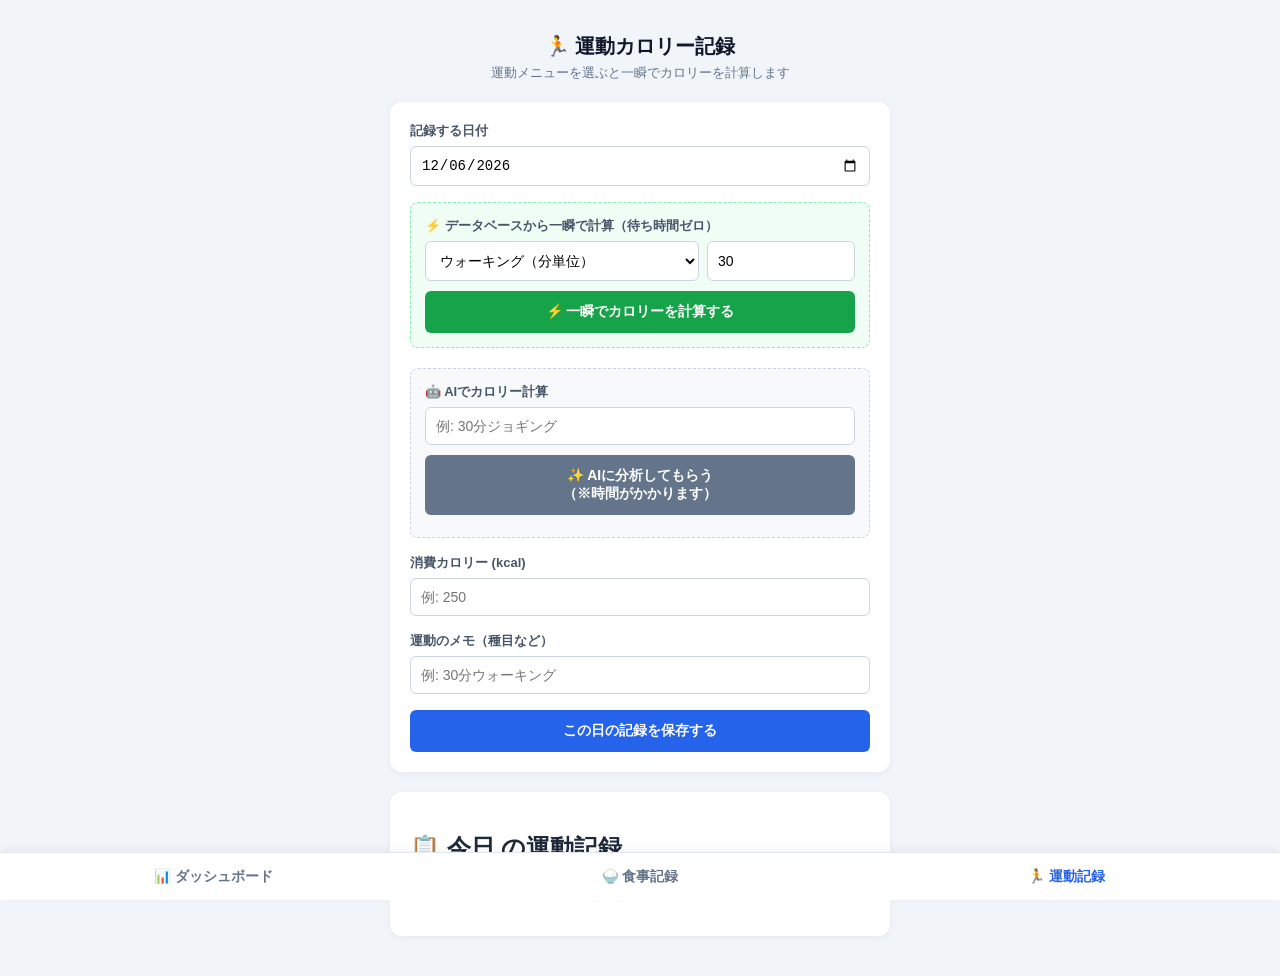
==== commit ba304f50: "AIボタンのテキストを改行して見やすく修正" ====
--- a/exercise.html
+++ b/exercise.html
@@ -48,7 +48,7 @@
             <div class="form-group ai-calc-box">
                 <label for="aiInputText" class="ai-calc-label">🤖 AIでカロリー計算</label>
                 <input type="text" id="aiInputText" class="ai-input-field" placeholder="例: 30分ジョギング">
-                <button type="button" class="btn-primary ai-btn" onclick="analyzeExerciseWithAI()">✨ AIに分析してもらう（※時間がかかります）</button>
+                <button type="button" class="btn-primary ai-btn" onclick="analyzeExerciseWithAI()">✨ AIに分析してもらう<br>（※時間がかかります）</button>
                 <p id="aiStatus" class="ai-status-text"></p>
             </div>
 
